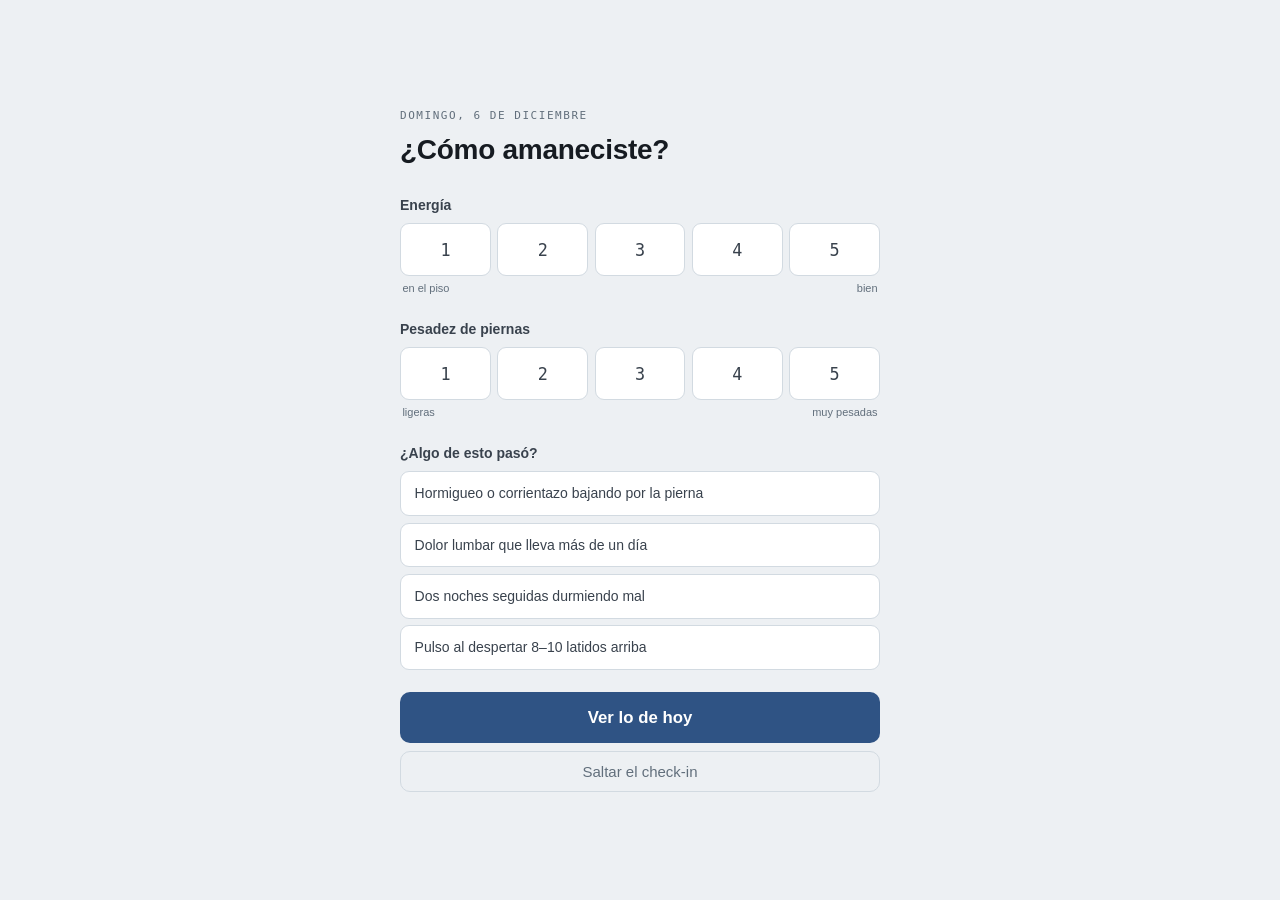
==== index.html @ 5d85437b "Rutina de calistenia — app instalable" ====
<!doctype html>
<html lang="es">
<head>
<meta charset="utf-8">
<meta name="viewport" content="width=device-width,initial-scale=1,viewport-fit=cover">
<title>Entrenamiento</title>
<link rel="manifest" href="manifest.webmanifest">
<meta name="theme-color" content="#2F5384" media="(prefers-color-scheme: light)">
<meta name="theme-color" content="#12161A" media="(prefers-color-scheme: dark)">
<meta name="apple-mobile-web-app-capable" content="yes">
<meta name="apple-mobile-web-app-status-bar-style" content="black-translucent">
<meta name="apple-mobile-web-app-title" content="Pole">
<link rel="apple-touch-icon" href="icons/icon-180.png">
<link rel="icon" href="icons/icon-192.png">
<link rel="stylesheet" href="app.css">
</head>
<body>

<!-- ============ CHECK-IN ============ -->
<div id="checkin" class="screen" hidden>
 <div class="ci-wrap">
 <p class="ci-kicker" id="ci-fecha"></p>
 <h1 class="ci-title" id="ci-title">¿Cómo llegas?</h1>

 <div class="ci-q">
 <label id="ci-energia">Energía</label>
 <div class="scale" data-field="energia" role="group" aria-label="Energía del 1 al 5">
 <button type="button" data-v="1">1</button><button type="button" data-v="2">2</button><button type="button" data-v="3">3</button><button type="button" data-v="4">4</button><button type="button" data-v="5">5</button>
 </div>
 <div class="scale-ends"><span>en el piso</span><span>bien</span></div>
 </div>

 <div class="ci-q">
 <label>Pesadez de piernas</label>
 <div class="scale" data-field="piernas" role="group" aria-label="Pesadez de piernas del 1 al 5">
 <button type="button" data-v="1">1</button><button type="button" data-v="2">2</button><button type="button" data-v="3">3</button><button type="button" data-v="4">4</button><button type="button" data-v="5">5</button>
 </div>
 <div class="scale-ends"><span>ligeras</span><span>muy pesadas</span></div>
 </div>

 <div class="ci-q">
 <label>¿Algo de esto pasó?</label>
 <div class="flags">
 <button type="button" class="flag" data-flag="irradiado">Hormigueo o corrientazo bajando por la pierna</button>
 <button type="button" class="flag" data-flag="lumbar">Dolor lumbar que lleva más de un día</button>
 <button type="button" class="flag" data-flag="sueno">Dos noches seguidas durmiendo mal</button>
 <button type="button" class="flag" data-flag="pulso">Pulso al despertar 8–10 latidos arriba</button>
 </div>
 </div>

 <button type="button" class="btn-primary" id="ci-go">Ver lo de hoy</button>
 <button type="button" class="btn-ghost" id="ci-skip">Saltar el check-in</button>
 </div>
</div>

<!-- ============ VEREDICTO ============ -->
<div id="veredicto" class="screen" hidden>
 <div class="ci-wrap">
 <div id="ver-card" class="verdict"></div>
 <button type="button" class="btn-primary" id="ver-go"></button>
 <button type="button" class="btn-ghost" id="ver-alt"></button>
 </div>
</div>

<!-- ============ APP ============ -->
<div id="app" hidden>

 <nav class="days" aria-label="Día de la semana">
 <div class="days-row" id="days-row"></div>
 <button type="button" class="badbtn" data-day="min" aria-pressed="false">Día malo — la sesión de 15 minutos</button>
 <div class="topbar">
 <div class="bar"><i id="barfill"></i></div>
 <b id="count">0 / 0</b>
 <span id="aviso" aria-live="polite"></span>
 <button type="button" class="linkbtn" id="btn-panel">progreso</button>
 </div>
 </nav>

 <main class="wrap" id="main"></main>

 <footer class="wrap foot" id="foot"></footer>
</div>

<!-- ============ CRONÓMETRO ============ -->
<div id="timer" class="timer" hidden>
 <div class="t-inner">
 <p class="t-label" id="t-label"></p>
 <div class="t-num" id="t-num">0:00</div>
 <p class="t-ex" id="t-ex"></p>
 <div class="t-next" id="t-next" hidden></div>
 <div class="t-actions">
 <button type="button" class="btn-ghost" id="t-less">−15s</button>
 <button type="button" class="btn-ghost" id="t-more">+15s</button>
 </div>
 <button type="button" class="btn-primary" id="t-close">Listo</button>
 </div>
</div>

<!-- ============ PANEL DE PROGRESO ============ -->
<div id="panel" class="sheet" hidden>
 <div class="sheet-inner">
 <div class="sheet-head">
 <h2>Lo que vas ganando</h2>
 <button type="button" class="linkbtn" id="panel-close">cerrar</button>
 </div>
 <div id="panel-body"></div>
 </div>
</div>

<!-- ============ INFOGRAFÍA ============ -->
<div id="figbox" class="sheet" hidden>
 <div class="sheet-inner">
 <div class="sheet-head">
 <h2 id="fig-title"></h2>
 <button type="button" class="linkbtn" id="fig-close">cerrar</button>
 </div>
 <div id="fig-body" class="fig-body"></div>
 </div>
</div>

<script src="app.js"></script>
</body>
</html>
---- app.css ----
/* ============================================================
   Pole — app de entrenamiento
   Paleta: acero (fuerza) · ocre (cardio/tiempo) · ladrillo (alerta)
   ============================================================ */

:root{
  --ground:#EDF0F3;
  --surface:#FFFFFF;
  --surface-2:#E3E8ED;
  --ink:#161B21;
  --ink-2:#39424D;
  --muted:#626F7C;
  --line:#D2DAE1;
  --line-2:#BAC5CF;
  --steel:#2F5384;
  --steel-soft:#DEE7F3;
  --chalk:#8A5A08;
  --chalk-soft:#F4E9D6;
  --alarm:#9C3327;
  --alarm-soft:#F6E1DD;
  --go:#1F6B4A;
  --go-soft:#DCEDE4;
  --on-steel:#FFFFFF;
  --on-chalk:#FFFFFF;

  --f-display:"Archivo",-apple-system,BlinkMacSystemFont,"Helvetica Neue",sans-serif;
  --f-body:-apple-system,BlinkMacSystemFont,"SF Pro Text","Segoe UI",sans-serif;
  --f-mono:ui-monospace,"SF Mono",Menlo,monospace;

  --safe-t:env(safe-area-inset-top,0px);
  --safe-b:env(safe-area-inset-bottom,0px);
}
@media (prefers-color-scheme: dark){
  :root:not([data-theme="light"]){
    --ground:#12161A; --surface:#1A1F25; --surface-2:#222931;
    --ink:#E5EAEF; --ink-2:#BDC7D1; --muted:#8B98A5;
    --line:#2B333B; --line-2:#3A444E;
    --steel:#8FB4E6; --steel-soft:#1E2C40;
    --chalk:#E0AE5C; --chalk-soft:#33270F;
    --alarm:#E88C7D; --alarm-soft:#3A1F1A;
    --go:#7CC9A0; --go-soft:#152B21;
    --on-steel:#101519; --on-chalk:#101519;
  }
}
:root[data-theme="dark"]{
  --ground:#12161A; --surface:#1A1F25; --surface-2:#222931;
  --ink:#E5EAEF; --ink-2:#BDC7D1; --muted:#8B98A5;
  --line:#2B333B; --line-2:#3A444E;
  --steel:#8FB4E6; --steel-soft:#1E2C40;
  --chalk:#E0AE5C; --chalk-soft:#33270F;
  --alarm:#E88C7D; --alarm-soft:#3A1F1A;
  --go:#7CC9A0; --go-soft:#152B21;
  --on-steel:#101519; --on-chalk:#101519;
}

*{box-sizing:border-box;-webkit-tap-highlight-color:transparent}
/* Obligatorio: sin esto, display:flex de .screen/.timer/.sheet gana sobre [hidden] */
[hidden]{display:none!important}
html{-webkit-text-size-adjust:100%}
body{
  margin:0;background:var(--ground);color:var(--ink);
  font-family:var(--f-body);font-size:16px;line-height:1.5;
  -webkit-font-smoothing:antialiased;
  padding-top:var(--safe-t);
  overscroll-behavior-y:none;
}
h1,h2,h3{font-family:var(--f-display);letter-spacing:-.01em;margin:0}
button{font-family:inherit;font-size:inherit;color:inherit}
:focus-visible{outline:2px solid var(--chalk);outline-offset:2px}

.wrap{max-width:44rem;margin:0 auto;padding:0 1rem calc(3rem + var(--safe-b))}

/* ---------- botones base ---------- */
.btn-primary{
  display:block;width:100%;margin-top:1rem;
  background:var(--steel);color:var(--on-steel);
  border:none;border-radius:10px;padding:.95rem;
  font-family:var(--f-display);font-weight:700;font-size:1.05rem;cursor:pointer
}
.btn-primary:active{opacity:.85}
.btn-ghost{
  display:block;width:100%;margin-top:.5rem;
  background:transparent;color:var(--muted);
  border:1px solid var(--line);border-radius:10px;padding:.7rem;
  font-size:.938rem;cursor:pointer
}
.linkbtn{
  background:none;border:none;color:var(--muted);font-size:.813rem;
  text-decoration:underline;text-underline-offset:2px;cursor:pointer;padding:.2rem
}

/* ============ CHECK-IN ============ */
.screen{min-height:100svh;display:flex;align-items:center;justify-content:center;padding:1.2rem}
.ci-wrap{width:100%;max-width:30rem}
.ci-kicker{
  font-family:var(--f-mono);font-size:.688rem;letter-spacing:.14em;
  text-transform:uppercase;color:var(--muted);margin:0 0 .3rem
}
.ci-title{font-size:1.75rem;font-weight:700;margin:0 0 1.5rem}
.ci-q{margin-bottom:1.4rem}
.ci-q > label{
  display:block;font-size:.875rem;font-weight:600;color:var(--ink-2);margin-bottom:.45rem
}
.scale{display:grid;grid-template-columns:repeat(5,1fr);gap:.4rem}
.scale button{
  background:var(--surface);border:1px solid var(--line);border-radius:9px;
  padding:.95rem 0;font-family:var(--f-mono);font-size:1.05rem;font-weight:500;
  color:var(--ink-2);cursor:pointer
}
.scale button[aria-pressed="true"]{background:var(--steel);border-color:var(--steel);color:var(--on-steel)}
.scale-ends{
  display:flex;justify-content:space-between;
  font-size:.688rem;color:var(--muted);padding:.28rem .15rem 0
}
.flags{display:flex;flex-direction:column;gap:.4rem}
.flag{
  text-align:left;background:var(--surface);border:1px solid var(--line);
  border-radius:9px;padding:.75rem .85rem;font-size:.875rem;
  color:var(--ink-2);cursor:pointer;line-height:1.35
}
.flag[aria-pressed="true"]{background:var(--alarm-soft);border-color:var(--alarm);color:var(--ink)}

/* ============ VEREDICTO ============ */
.verdict{border-radius:12px;padding:1.3rem;border:1px solid var(--line);background:var(--surface)}
.verdict.go{background:var(--go-soft);border-color:var(--go)}
.verdict.warn{background:var(--chalk-soft);border-color:var(--chalk)}
.verdict.stop{background:var(--alarm-soft);border-color:var(--alarm)}
.verdict .v-kicker{
  font-family:var(--f-mono);font-size:.688rem;letter-spacing:.12em;
  text-transform:uppercase;margin:0 0 .35rem
}
.verdict.go .v-kicker{color:var(--go)}
.verdict.warn .v-kicker{color:var(--chalk)}
.verdict.stop .v-kicker{color:var(--alarm)}
.verdict h2{font-size:1.4rem;font-weight:700;margin:0 0 .5rem;text-wrap:balance}
.verdict p{margin:0 0 .55rem;font-size:.938rem;color:var(--ink-2)}
.verdict p:last-child{margin-bottom:0}

/* ============ SELECTOR DE DÍAS ============ */
.days{
  position:sticky;top:0;z-index:20;background:var(--ground);
  padding:.75rem 1rem .55rem;border-bottom:1px solid var(--line);
  max-width:44rem;margin:0 auto
}
.days-row{display:grid;grid-template-columns:repeat(7,1fr);gap:.3rem}
.daybtn{
  background:var(--surface);border:1px solid var(--line);border-radius:7px;
  padding:.5rem .1rem .42rem;cursor:pointer;color:var(--ink-2);
  display:flex;flex-direction:column;align-items:center;gap:.3rem;
  font-family:var(--f-display);font-weight:700;font-size:.938rem
}
.daybtn i{
  width:5px;height:5px;border-radius:50%;display:block;
  background:var(--dot,transparent);border:1px solid var(--dotb,var(--line-2))
}
.daybtn[data-kind="fuerza"]{--dot:var(--steel);--dotb:var(--steel)}
.daybtn[data-kind="cardio"]{--dot:var(--chalk);--dotb:var(--chalk)}
.daybtn[data-kind="movilidad"]{--dot:var(--muted);--dotb:var(--muted)}
.daybtn[data-kind="libre"]{--dot:transparent;--dotb:var(--line-2)}
.daybtn[aria-pressed="true"]{background:var(--steel);border-color:var(--steel);color:var(--on-steel)}
.daybtn[aria-pressed="true"] i{background:var(--on-steel);border-color:var(--on-steel)}
.daybtn[data-kind="libre"][aria-pressed="true"] i{background:transparent}
.daybtn.hecho::after{
  content:"";width:100%;height:2px;background:var(--go);border-radius:1px;margin-top:.1rem
}

.badbtn{
  width:100%;margin-top:.35rem;background:var(--surface);color:var(--ink-2);
  border:1px dashed var(--line-2);border-radius:7px;padding:.42rem;
  font-size:.813rem;font-weight:500;cursor:pointer
}
.badbtn[aria-pressed="true"]{background:var(--chalk);border-color:var(--chalk);border-style:solid;color:var(--on-chalk)}

.topbar{display:flex;align-items:center;gap:.6rem;padding-top:.5rem}
.bar{flex:1;height:4px;background:var(--surface-2);border-radius:2px;overflow:hidden}
.bar i{display:block;height:100%;width:0;background:var(--go);transition:width .2s}
.topbar b{
  font-family:var(--f-mono);font-size:.75rem;font-weight:500;
  color:var(--muted);font-variant-numeric:tabular-nums
}
#aviso{
  font-size:.75rem;font-weight:600;color:var(--go);
  opacity:0;transition:opacity .2s;white-space:nowrap
}
#aviso.visible{opacity:1}

/* ============ CABECERA DEL DÍA ============ */
.day-head{border-top:2px solid var(--ink);padding-top:.7rem;margin-top:1.5rem}
.day-head .letra{
  font-family:var(--f-display);font-weight:700;font-size:.75rem;
  letter-spacing:.12em;text-transform:uppercase;color:var(--steel)
}
.day-head h2{font-size:1.4rem;font-weight:700;margin:.1rem 0 0}
.day-note{margin:.45rem 0 .9rem;font-size:.875rem;color:var(--ink-2)}

/* selector de variante (bici / caminata) */
.variantes{display:grid;grid-template-columns:1fr 1fr;gap:.4rem;margin:0 0 .9rem}
.varbtn{
  background:var(--surface);border:1px solid var(--line);border-radius:8px;
  padding:.6rem;font-weight:600;font-size:.875rem;color:var(--ink-2);cursor:pointer
}
.varbtn[aria-pressed="true"]{background:var(--chalk);border-color:var(--chalk);color:var(--on-chalk)}

/* ============ EJERCICIOS ============ */
.ex-list{list-style:none;margin:0;padding:0;display:flex;flex-direction:column;gap:.5rem}
.ex{
  background:var(--surface);border:1px solid var(--line);border-radius:9px;padding:.8rem .85rem
}
.ex.done{background:var(--surface-2)}
.ex.done .ex-name{color:var(--muted);text-decoration:line-through}
.ex.bloqueado{opacity:.5}

.ex-head{display:flex;justify-content:space-between;gap:.7rem;align-items:baseline}
.ex-name{font-weight:600;font-size:1rem;line-height:1.25}
.ex-num{font-family:var(--f-mono);font-size:.75rem;color:var(--muted);margin-right:.4rem;font-weight:400}
.ex-dose{
  font-family:var(--f-mono);font-size:.813rem;font-weight:500;
  white-space:nowrap;font-variant-numeric:tabular-nums;color:var(--ink)
}

/* ---------- aviso de agarre ---------- */
.agarre{
  margin-top:1.4rem;background:var(--chalk-soft);border:1px solid var(--chalk);
  border-radius:9px;padding:.9rem 1rem
}
.agarre h3{font-family:var(--f-display);font-size:1rem;font-weight:700;color:var(--chalk);margin-bottom:.5rem}
.agarre p{margin:0 0 .5rem;font-size:.875rem;color:var(--ink-2);line-height:1.45}
.agarre p:last-of-type{margin-bottom:0}
.agarre strong{color:var(--ink)}
.agarre-mas{margin-top:.6rem;border-top:1px solid var(--chalk);padding-top:.5rem}
.agarre-mas summary{
  font-size:.813rem;font-weight:600;color:var(--chalk);cursor:pointer;list-style:none
}
.agarre-mas summary::-webkit-details-marker{display:none}
.agarre-mas summary::after{content:" ▾"}
.agarre-mas ul{margin:.45rem 0 0;padding-left:1.05rem;display:flex;flex-direction:column;gap:.25rem}
.agarre-mas li{font-size:.813rem;color:var(--ink-2)}

/* ---------- mapa de escalones ---------- */
.prog{margin-bottom:1rem}
.prog h3{font-family:var(--f-display);font-size:.938rem;font-weight:600;margin-bottom:.5rem}
.pr{background:var(--surface);border:1px solid var(--line);border-radius:9px;padding:.6rem .75rem;margin-bottom:.35rem}
.pr-top{display:flex;justify-content:space-between;gap:.7rem;align-items:baseline}
.pr-nom{font-size:.875rem;font-weight:600;line-height:1.2}
.pr-obj{
  font-family:var(--f-mono);font-size:.813rem;color:var(--steel);
  font-weight:500;white-space:nowrap;font-variant-numeric:tabular-nums
}
.pr-esc{display:flex;align-items:center;gap:.3rem;margin-top:.4rem;flex-wrap:wrap}
.pt{width:16px;height:4px;border-radius:2px;background:var(--surface-2);display:block;flex:none}
.pt.hecho{background:var(--go)}
.pt.aqui{background:var(--steel);width:22px}
.pr-txt{font-size:.75rem;color:var(--muted);margin-left:.25rem;line-height:1.3}

/* ---------- lo que la app decidió para hoy ---------- */
.plan{
  margin-top:.6rem;padding:.6rem .7rem;border-radius:8px;
  background:var(--steel-soft);border:1px solid var(--steel)
}
.plan-esc{display:flex;align-items:baseline;gap:.5rem;flex-wrap:wrap}
.plan-n{
  font-family:var(--f-mono);font-size:.625rem;letter-spacing:.08em;
  text-transform:uppercase;color:var(--steel);font-weight:500;
  border:1px solid var(--steel);border-radius:20px;padding:.05rem .4rem;flex:none
}
.plan-v{font-size:.875rem;font-weight:600;color:var(--ink);line-height:1.25}
.plan-prev{
  margin:.4rem 0 0;font-size:.813rem;color:var(--ink-2);
  font-variant-numeric:tabular-nums
}
.plan-prev b{font-family:var(--f-mono);color:var(--ink)}
.plan-nota{margin:.25rem 0 0;font-size:.813rem;color:var(--ink-2);line-height:1.35}
.plan-ajuste{display:flex;align-items:center;gap:.4rem;margin-top:.55rem;flex-wrap:wrap}
.aj{
  background:var(--surface);border:1px solid var(--steel);border-radius:6px;
  padding:.3rem .55rem;font-size:.75rem;font-weight:600;color:var(--steel);cursor:pointer
}
.aj:disabled{opacity:.35;cursor:default;border-color:var(--line-2);color:var(--muted)}
.aj-nota{font-size:.688rem;color:var(--muted)}

.ex-claves{margin:.45rem 0 0;padding:0 0 0 .95rem;display:flex;flex-direction:column;gap:.22rem}
.ex-claves li{font-size:.844rem;color:var(--ink-2);line-height:1.4}
.ex-prog{
  margin:.45rem 0 0;font-size:.813rem;color:var(--muted);
  background:var(--surface-2);border-radius:6px;padding:.35rem .5rem
}
.ex-prog b{color:var(--ink-2);font-weight:600}

/* series */
.series{display:flex;gap:.4rem;flex-wrap:wrap;margin-top:.7rem;align-items:center}
.serie{
  width:2.6rem;height:2.6rem;border-radius:8px;
  background:var(--surface);border:1.5px solid var(--line-2);
  font-family:var(--f-mono);font-size:.938rem;color:var(--muted);cursor:pointer
}
.serie[aria-pressed="true"]{background:var(--go);border-color:var(--go);color:var(--on-steel)}
:root[data-theme="dark"] .serie[aria-pressed="true"],
:root:not([data-theme="light"]) .serie[aria-pressed="true"]{color:var(--on-chalk)}

.ex-tools{display:flex;gap:.4rem;flex-wrap:wrap;margin-top:.6rem}
.tool{
  background:var(--surface-2);border:1px solid var(--line);border-radius:7px;
  padding:.42rem .65rem;font-size:.813rem;color:var(--ink-2);cursor:pointer;
  text-decoration:none;display:inline-block
}
.tool.play{background:var(--steel-soft);border-color:var(--steel);color:var(--steel);font-weight:600}
.tool.fig{background:var(--chalk-soft);border-color:var(--chalk);color:var(--chalk);font-weight:600}

.ex-log{display:flex;gap:.4rem;align-items:center;margin-top:.6rem}
.ex-log input{
  width:7.5rem;background:var(--ground);border:1px solid var(--line);
  border-radius:7px;padding:.42rem .55rem;font-family:var(--f-mono);
  font-size:.875rem;color:var(--ink)
}
.ex-log label{font-size:.75rem;color:var(--muted)}

/* ============ BLOQUES SIMPLES ============ */
.block{margin-top:1.6rem}
.block-head{display:flex;align-items:baseline;gap:.55rem;flex-wrap:wrap}
.block-head h3{font-size:1.05rem;font-weight:600}
.block-mins{
  font-family:var(--f-mono);font-size:.688rem;letter-spacing:.1em;
  text-transform:uppercase;color:var(--muted)
}
.block-note{margin:.25rem 0 .7rem;font-size:.875rem;color:var(--ink-2)}
.block-count{
  margin-left:auto;font-family:var(--f-mono);font-size:.75rem;font-weight:500;
  color:var(--muted);font-variant-numeric:tabular-nums;
  background:var(--surface-2);border-radius:20px;padding:.1rem .45rem
}
.block-count.full{background:var(--go);color:var(--on-steel)}
:root[data-theme="dark"] .block-count.full,
:root:not([data-theme="light"]) .block-count.full{color:var(--on-chalk)}

.simple{
  list-style:none;margin:0;padding:.15rem .85rem;
  background:var(--surface);border:1px solid var(--line);border-radius:9px
}
.simple li{
  display:grid;grid-template-columns:auto 1fr auto;gap:.7rem;align-items:start;
  padding:.6rem 0;border-bottom:1px solid var(--line)
}
.simple li:last-child{border-bottom:none}
/* el tachado va solo en el nombre: line-through se hereda y no se puede cancelar en un hijo */
.simple li.done .t{color:var(--muted);text-decoration:line-through}
.simple li.done .para{color:var(--muted);opacity:.7}
.simple .n{font-size:.875rem;line-height:1.3}
.simple .para{display:block;font-size:.75rem;color:var(--muted);margin-top:.1rem}
.simple .acts{display:flex;align-items:center;gap:.4rem}
.simple .d{
  font-family:var(--f-mono);font-size:.75rem;color:var(--muted);
  white-space:nowrap;font-variant-numeric:tabular-nums
}
.simple .logro{display:flex;align-items:center;gap:.4rem;margin-top:.35rem}
.simple .logro input{
  width:6rem;background:var(--ground);border:1px solid var(--line);
  border-radius:6px;padding:.28rem .45rem;font-family:var(--f-mono);
  font-size:.813rem;color:var(--ink);transition:border-color .2s,background .2s
}
.simple .logro label{font-size:.688rem;color:var(--muted)}
.simple li.done .logro input{border-color:var(--line-2)}

/* confirmación de guardado, en cualquier campo */
.ex-log input.ok, .simple .logro input.ok{border-color:var(--go);background:var(--go-soft)}

.mini{
  display:inline-flex;align-items:center;justify-content:center;
  width:1.7rem;height:1.7rem;flex:none;
  background:var(--surface-2);border:1px solid var(--line);border-radius:6px;
  color:var(--steel);font-size:.75rem;text-decoration:none;cursor:pointer;line-height:1
}
.mini.fig{color:var(--chalk)}
.chk-sm{width:1.5rem;height:1.5rem;margin:0}
.chk-sm:checked::after{left:.48rem;top:.22rem;width:.3rem;height:.68rem}

/* ============ DÍA LIBRE ============ */
.libre{
  margin-top:1rem;background:var(--surface);border:1px solid var(--line);
  border-radius:10px;padding:1.1rem
}
.libre p{margin:0 0 .75rem;font-size:.938rem;color:var(--ink-2)}
.libre p:last-child{margin-bottom:0}
.libre strong{color:var(--ink)}

/* ============ REGLA + ALERTAS ============ */
.regla{
  border-left:3px solid var(--alarm);background:var(--alarm-soft);
  padding:.7rem .85rem;border-radius:0 6px 6px 0;margin-top:1.5rem
}
.regla p{margin:0;font-size:.875rem;color:var(--ink-2)}
.regla strong{color:var(--ink)}

.alertas{
  margin-top:1.4rem;border:1px solid var(--alarm);background:var(--alarm-soft);
  border-radius:9px;padding:.85rem 1rem
}
.alertas h3{font-size:.938rem;color:var(--alarm);margin-bottom:.5rem}
.alertas ul{margin:0;padding-left:1.05rem;display:flex;flex-direction:column;gap:.35rem}
.alertas li{font-size:.844rem;color:var(--ink-2)}
.alertas b{color:var(--ink)}

.foot{margin-top:1.6rem;font-size:.813rem;color:var(--muted)}
.foot p{margin:0 0 .6rem}
.foot strong{color:var(--ink-2)}
.foot .fin{
  display:flex;gap:.5rem;flex-wrap:wrap;
  margin-top:1rem;padding-top:1rem;border-top:1px solid var(--line)
}

/* ---------- cierre de sesión ---------- */
.cierre{
  margin-top:1.6rem;background:var(--surface);border:1px solid var(--line);
  border-radius:10px;padding:1rem;text-align:center
}
.cierre.hecho{background:var(--go-soft);border-color:var(--go)}
.ci-det{margin:0 0 .2rem;font-size:.875rem;color:var(--ink-2)}
.ci-det b{font-family:var(--f-mono);color:var(--ink)}
.ci-ok{margin:0 0 .25rem;font-family:var(--f-display);font-size:1.05rem;font-weight:700;color:var(--go)}
.ci-pie{margin:.5rem 0 0;font-size:.75rem;color:var(--muted)}
.cierre .btn-primary{margin-top:.6rem}
.cierre .btn-ghost{margin-top:.5rem}

.cierre-res .cr-tit{
  margin:0 0 .7rem;font-family:var(--f-display);font-size:1.25rem;font-weight:700
}
ul.rc{list-style:none;margin:0;padding:0;display:flex;flex-direction:column;gap:.4rem}
ul.rc li{
  background:var(--surface);border:1px solid var(--line);border-left-width:3px;
  border-radius:8px;padding:.55rem .7rem
}
ul.rc li b{display:block;font-size:.875rem}
ul.rc li span{
  display:block;font-size:.813rem;color:var(--ink-2);margin-top:.1rem;
  font-variant-numeric:tabular-nums
}
ul.rc li.rc-sube{border-left-color:var(--go)}
ul.rc li.rc-baja{border-left-color:var(--chalk)}
ul.rc li.rc-igual{border-left-color:var(--line-2)}

/* ============ CRONÓMETRO ============ */
.timer{
  position:fixed;inset:0;z-index:100;
  background:var(--ground);display:flex;align-items:center;justify-content:center;
  padding:calc(1.5rem + var(--safe-t)) 1.5rem calc(1.5rem + var(--safe-b))
}
.timer.ring{background:var(--go-soft)}
.t-inner{width:100%;max-width:24rem;text-align:center}
.t-label{
  font-family:var(--f-mono);font-size:.75rem;letter-spacing:.14em;
  text-transform:uppercase;color:var(--muted);margin:0 0 .5rem
}
.t-num{
  font-family:var(--f-mono);font-size:4.6rem;font-weight:500;line-height:1;
  font-variant-numeric:tabular-nums;color:var(--ink)
}
.timer.ring .t-num{color:var(--go)}
.t-ex{margin:.7rem 0 0;font-size:1rem;font-weight:600;color:var(--ink-2)}
.t-next{
  margin-top:1.3rem;padding:.85rem .9rem;text-align:left;
  background:var(--surface);border:1px solid var(--line);border-radius:10px
}
.tn-kicker{
  margin:0;font-family:var(--f-mono);font-size:.688rem;letter-spacing:.12em;
  text-transform:uppercase;color:var(--muted)
}
.tn-name{margin:.15rem 0 0;font-family:var(--f-display);font-size:1.15rem;font-weight:700;line-height:1.2}
.tn-dose{
  margin:.2rem 0 0;font-family:var(--f-mono);font-size:.875rem;
  color:var(--steel);font-weight:500;font-variant-numeric:tabular-nums
}
.tn-clave{margin:.4rem 0 0;font-size:.813rem;color:var(--ink-2);line-height:1.35}

.t-actions{display:grid;grid-template-columns:1fr 1fr;gap:.5rem;margin-top:1.2rem}
.t-actions .btn-ghost{margin-top:0}

/* ============ HOJAS (panel / infografía) ============ */
.sheet{
  position:fixed;inset:0;z-index:90;background:rgba(0,0,0,.35);
  display:flex;align-items:flex-end;justify-content:center
}
.sheet-inner{
  width:100%;max-width:44rem;max-height:90svh;overflow-y:auto;
  background:var(--ground);border-radius:14px 14px 0 0;
  padding:1rem 1rem calc(2rem + var(--safe-b))
}
.sheet-head{
  display:flex;justify-content:space-between;align-items:baseline;
  gap:1rem;margin-bottom:.9rem;position:sticky;top:0;
  background:var(--ground);padding-bottom:.5rem
}
.sheet-head h2{font-size:1.15rem;font-weight:700}

.stats{display:grid;grid-template-columns:1fr 1fr;gap:.5rem}
.stat{background:var(--surface);border:1px solid var(--line);border-radius:9px;padding:.75rem .8rem}
.stat b{
  display:block;font-family:var(--f-mono);font-size:1.75rem;font-weight:500;
  line-height:1.1;color:var(--ink);font-variant-numeric:tabular-nums
}
.stat span{display:block;font-size:.75rem;color:var(--muted);margin-top:.2rem}
.stat.wide{grid-column:1/-1}

.puerta{
  margin-top:.8rem;background:var(--surface);border:1px solid var(--line);
  border-radius:9px;padding:.85rem
}
.puerta h3{font-size:.938rem;margin-bottom:.5rem}
.puerta ul{list-style:none;margin:0;padding:0;display:flex;flex-direction:column;gap:.38rem}
.puerta li{display:flex;gap:.5rem;align-items:baseline;font-size:.875rem;color:var(--ink-2)}
.puerta li .mark{font-family:var(--f-mono);font-weight:500;flex:none;width:1.2rem}
.puerta li.ok .mark{color:var(--go)}
.puerta li.no .mark{color:var(--muted)}
.puerta .verdicto{margin:.7rem 0 0;font-size:.875rem;color:var(--ink-2)}

/* ---------- estado del modo sin conexión ---------- */
.offline{border-radius:9px;padding:.8rem .85rem;border:1px solid var(--line);background:var(--surface)}
.offline.ok{background:var(--go-soft);border-color:var(--go)}
.offline.warn{background:var(--chalk-soft);border-color:var(--chalk)}
.offline.bad{background:var(--alarm-soft);border-color:var(--alarm)}
.off-head{display:flex;align-items:center;gap:.5rem;font-size:.938rem}
.off-dot{width:9px;height:9px;border-radius:50%;flex:none;background:var(--muted)}
.offline.ok .off-dot{background:var(--go)}
.offline.warn .off-dot{background:var(--chalk)}
.offline.bad .off-dot{background:var(--alarm)}
.off-det{margin:.35rem 0 0;font-size:.844rem;color:var(--ink-2);line-height:1.4}
.offline .btn-ghost{margin-top:.6rem;background:var(--surface)}

/* ---------- historial de sesiones ---------- */
.hist{margin-top:1.1rem}
.hist h3{font-family:var(--f-display);font-size:.938rem;font-weight:600;margin-bottom:.5rem}
.hist-vacio{font-size:.875rem;color:var(--muted);margin:0}
.hs{
  background:var(--surface);border:1px solid var(--line);border-radius:9px;
  margin-bottom:.35rem;overflow:hidden
}
.hs summary{
  display:flex;align-items:center;gap:.7rem;padding:.65rem .8rem;
  cursor:pointer;list-style:none
}
.hs summary::-webkit-details-marker{display:none}
.hs-fecha{
  font-family:var(--f-mono);font-size:.75rem;color:var(--muted);
  white-space:nowrap;min-width:5.6rem
}
.hs-dia{flex:1;font-size:.875rem;font-weight:600;line-height:1.2}
.hs-marca{
  font-family:var(--f-mono);font-size:.75rem;color:var(--muted);
  background:var(--surface-2);border-radius:20px;padding:.1rem .5rem;flex:none
}
.hs-marca.ok{background:var(--go);color:var(--on-steel)}
:root[data-theme="dark"] .hs-marca.ok,
:root:not([data-theme="light"]) .hs-marca.ok{color:var(--on-chalk)}
.hs-cuerpo{padding:0 .8rem .75rem;border-top:1px solid var(--line);padding-top:.6rem}
.hs-meta{margin:0 0 .35rem;font-size:.813rem;color:var(--muted)}
.hs-sin{font-style:italic}
.hs-logros{margin:.2rem 0 0;padding-left:1rem;display:flex;flex-direction:column;gap:.2rem}
.hs-logros li{font-size:.813rem;color:var(--ink-2)}
.hs-logros b{font-family:var(--f-mono);color:var(--ink)}

.semanas{margin-top:.9rem;display:flex;flex-direction:column;gap:.4rem}
.sem{background:var(--surface);border:1px solid var(--line);border-radius:9px;padding:.65rem .75rem}
.sem.actual{border-color:var(--steel);background:var(--steel-soft)}
.sem b{
  font-family:var(--f-mono);font-size:.688rem;letter-spacing:.08em;
  text-transform:uppercase;color:var(--steel)
}
.sem span{display:block;font-size:.813rem;color:var(--ink-2);margin-top:.15rem}

.fig-body{background:var(--surface);border:1px solid var(--line);border-radius:9px;padding:.8rem}
.fig-body svg,.fig-body img{width:100%;height:auto;display:block}
.fig-claves{margin:.8rem 0 0;padding-left:1.05rem;display:flex;flex-direction:column;gap:.3rem}
.fig-claves li{font-size:.875rem;color:var(--ink-2)}

@media (min-width:34rem){
  .stats{grid-template-columns:repeat(3,1fr)}
}
@media (prefers-reduced-motion: reduce){
  *{transition:none!important;animation:none!important}
}
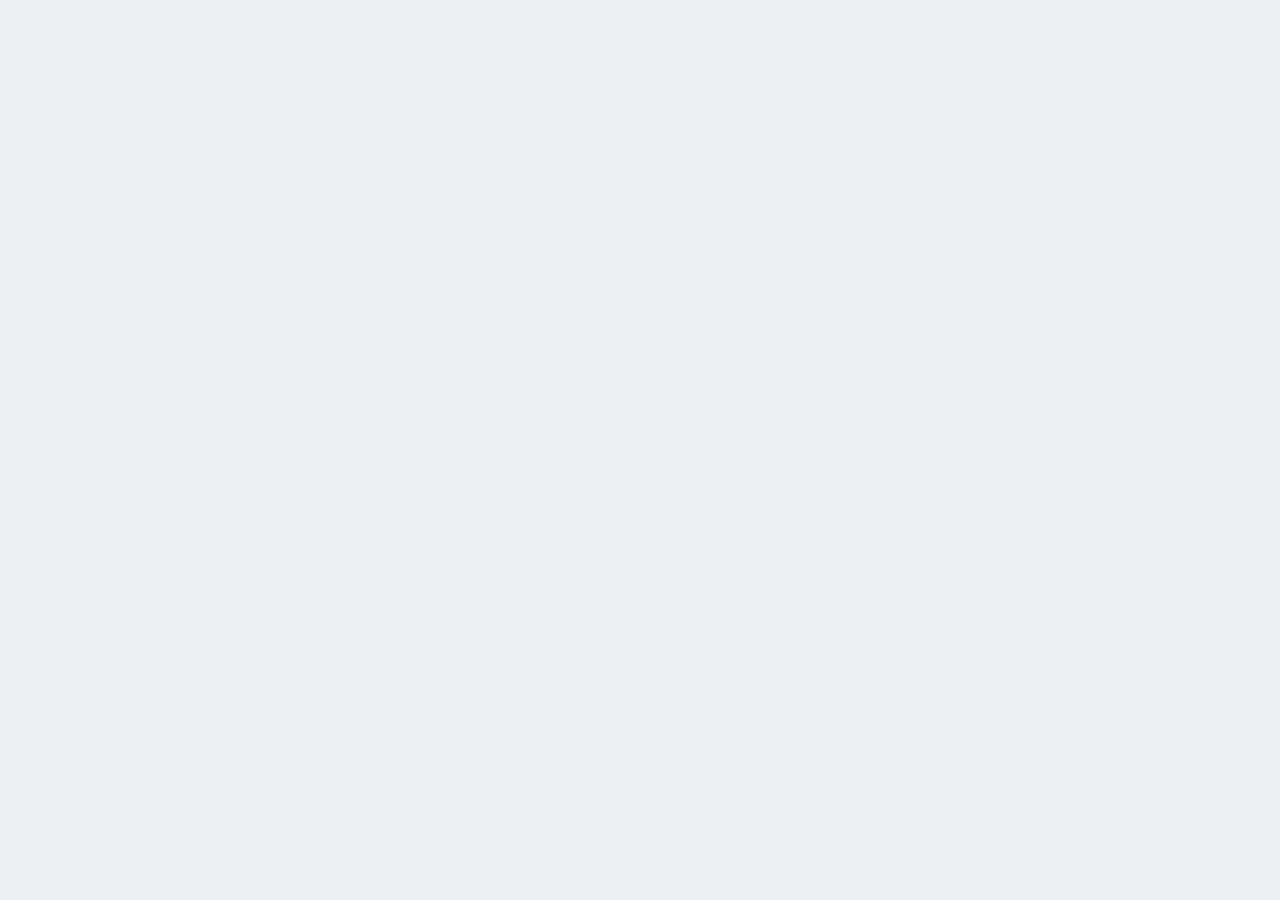
==== commit 5e1607e6: "Actualizar rutina — 2026-09-14" ====
--- a/index.html
+++ b/index.html
@@ -1,123 +1,3 @@
-<!doctype html>
-<html lang="es">
-<head>
-<meta charset="utf-8">
-<meta name="viewport" content="width=device-width,initial-scale=1,viewport-fit=cover">
-<title>Entrenamiento</title>
-<link rel="manifest" href="manifest.webmanifest">
-<meta name="theme-color" content="#2F5384" media="(prefers-color-scheme: light)">
-<meta name="theme-color" content="#12161A" media="(prefers-color-scheme: dark)">
-<meta name="apple-mobile-web-app-capable" content="yes">
-<meta name="apple-mobile-web-app-status-bar-style" content="black-translucent">
-<meta name="apple-mobile-web-app-title" content="Pole">
-<link rel="apple-touch-icon" href="icons/icon-180.png">
-<link rel="icon" href="icons/icon-192.png">
-<link rel="stylesheet" href="app.css">
-</head>
-<body>
-
-<!-- ============ CHECK-IN ============ -->
-<div id="checkin" class="screen" hidden>
- <div class="ci-wrap">
- <p class="ci-kicker" id="ci-fecha"></p>
- <h1 class="ci-title" id="ci-title">¿Cómo llegas?</h1>
-
- <div class="ci-q">
- <label id="ci-energia">Energía</label>
- <div class="scale" data-field="energia" role="group" aria-label="Energía del 1 al 5">
- <button type="button" data-v="1">1</button><button type="button" data-v="2">2</button><button type="button" data-v="3">3</button><button type="button" data-v="4">4</button><button type="button" data-v="5">5</button>
- </div>
- <div class="scale-ends"><span>en el piso</span><span>bien</span></div>
- </div>
-
- <div class="ci-q">
- <label>Pesadez de piernas</label>
- <div class="scale" data-field="piernas" role="group" aria-label="Pesadez de piernas del 1 al 5">
- <button type="button" data-v="1">1</button><button type="button" data-v="2">2</button><button type="button" data-v="3">3</button><button type="button" data-v="4">4</button><button type="button" data-v="5">5</button>
- </div>
- <div class="scale-ends"><span>ligeras</span><span>muy pesadas</span></div>
- </div>
-
- <div class="ci-q">
- <label>¿Algo de esto pasó?</label>
- <div class="flags">
- <button type="button" class="flag" data-flag="irradiado">Hormigueo o corrientazo bajando por la pierna</button>
- <button type="button" class="flag" data-flag="lumbar">Dolor lumbar que lleva más de un día</button>
- <button type="button" class="flag" data-flag="sueno">Dos noches seguidas durmiendo mal</button>
- <button type="button" class="flag" data-flag="pulso">Pulso al despertar 8–10 latidos arriba</button>
- </div>
- </div>
-
- <button type="button" class="btn-primary" id="ci-go">Ver lo de hoy</button>
- <button type="button" class="btn-ghost" id="ci-skip">Saltar el check-in</button>
- </div>
-</div>
-
-<!-- ============ VEREDICTO ============ -->
-<div id="veredicto" class="screen" hidden>
- <div class="ci-wrap">
- <div id="ver-card" class="verdict"></div>
- <button type="button" class="btn-primary" id="ver-go"></button>
- <button type="button" class="btn-ghost" id="ver-alt"></button>
- </div>
-</div>
-
-<!-- ============ APP ============ -->
-<div id="app" hidden>
-
- <nav class="days" aria-label="Día de la semana">
- <div class="days-row" id="days-row"></div>
- <button type="button" class="badbtn" data-day="min" aria-pressed="false">Día malo — la sesión de 15 minutos</button>
- <div class="topbar">
- <div class="bar"><i id="barfill"></i></div>
- <b id="count">0 / 0</b>
- <span id="aviso" aria-live="polite"></span>
- <button type="button" class="linkbtn" id="btn-panel">progreso</button>
- </div>
- </nav>
-
- <main class="wrap" id="main"></main>
-
- <footer class="wrap foot" id="foot"></footer>
-</div>
-
-<!-- ============ CRONÓMETRO ============ -->
-<div id="timer" class="timer" hidden>
- <div class="t-inner">
- <p class="t-label" id="t-label"></p>
- <div class="t-num" id="t-num">0:00</div>
- <p class="t-ex" id="t-ex"></p>
- <div class="t-next" id="t-next" hidden></div>
- <div class="t-actions">
- <button type="button" class="btn-ghost" id="t-less">−15s</button>
- <button type="button" class="btn-ghost" id="t-more">+15s</button>
- </div>
- <button type="button" class="btn-primary" id="t-close">Listo</button>
- </div>
-</div>
-
-<!-- ============ PANEL DE PROGRESO ============ -->
-<div id="panel" class="sheet" hidden>
- <div class="sheet-inner">
- <div class="sheet-head">
- <h2>Lo que vas ganando</h2>
- <button type="button" class="linkbtn" id="panel-close">cerrar</button>
- </div>
- <div id="panel-body"></div>
- </div>
-</div>
-
-<!-- ============ INFOGRAFÍA ============ -->
-<div id="figbox" class="sheet" hidden>
- <div class="sheet-inner">
- <div class="sheet-head">
- <h2 id="fig-title"></h2>
- <button type="button" class="linkbtn" id="fig-close">cerrar</button>
- </div>
- <div id="fig-body" class="fig-body"></div>
- </div>
-</div>
-
-<script src="app.js"></script>
-</body>
-</html>
+<!doctype html><html lang="es"><head><meta charset="utf-8">
+<meta http-equiv="refresh" content="0; url=app/"><title>Entrenamiento</title>
+</head><body><p>Abriendo… <a href="app/">entrar</a></p></body></html>
